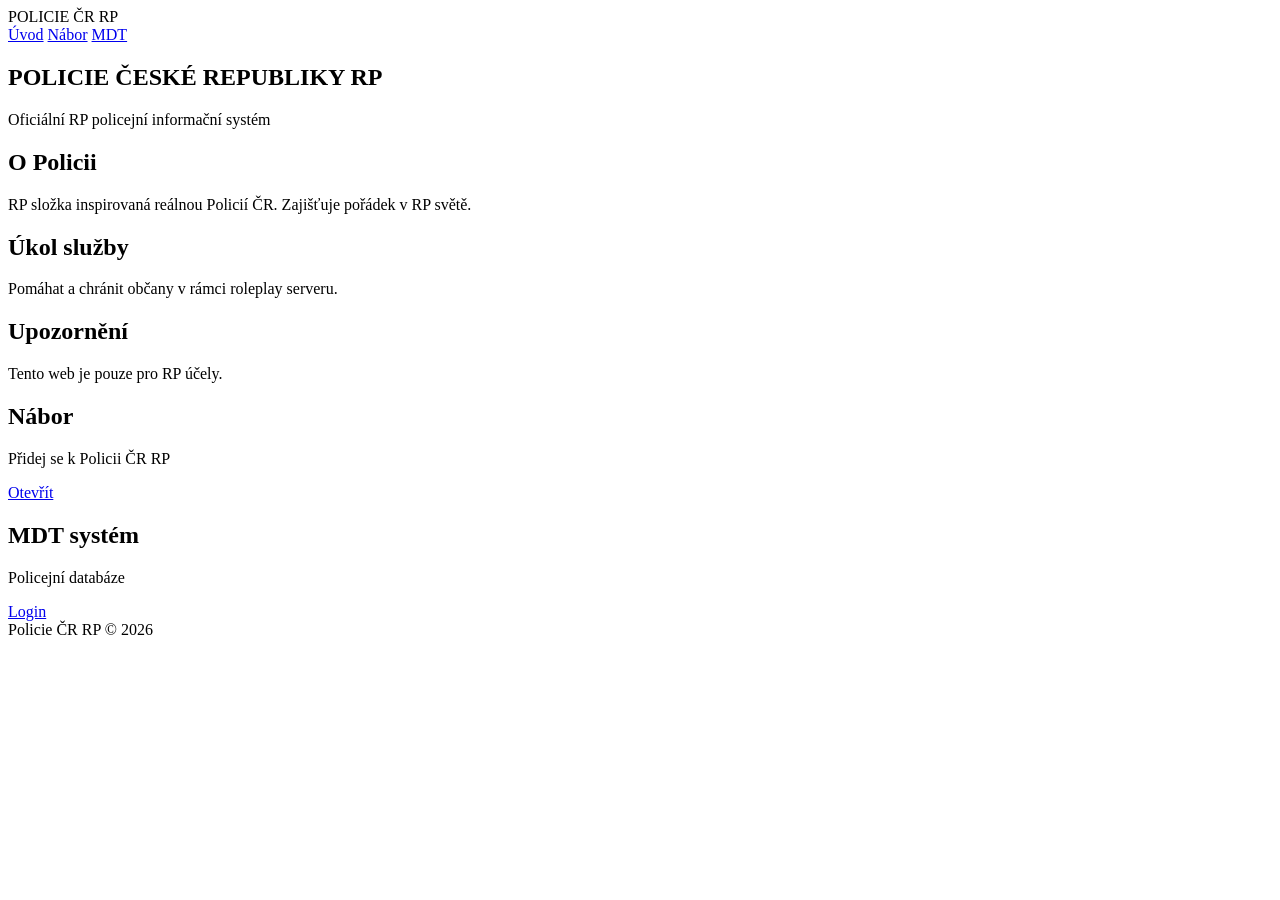
==== index.html @ 28ca8699 "Create index.html" ====
<!DOCTYPE html>
<html lang="cs">
<head>
<meta charset="UTF-8">
<meta name="viewport" content="width=device-width, initial-scale=1.0">

<title>Policie ČR RP</title>

<link rel="stylesheet" href="style.css">
</head>

<body>

<header>
<div class="logo">POLICIE ČR RP</div>

<nav>
<a href="index.html">Úvod</a>
<a href="formular.html">Nábor</a>
<a href="login.html">MDT</a>
</nav>
</header>

<section class="hero">

<h1>POLICIE ČESKÉ REPUBLIKY RP</h1>

<p>Oficiální RP policejní informační systém</p>

</section>

<section class="info">

<div class="card">
<h2>O Policii</h2>
<p>RP složka inspirovaná reálnou Policií ČR. Zajišťuje pořádek v RP světě.</p>
</div>

<div class="card">
<h2>Úkol služby</h2>
<p>Pomáhat a chránit občany v rámci roleplay serveru.</p>
</div>

<div class="card">
<h2>Upozornění</h2>
<p>Tento web je pouze pro RP účely.</p>
</div>

</section>

<section class="actions">

<div class="box">
<h2>Nábor</h2>
<p>Přidej se k Policii ČR RP</p>
<a href="formular.html">Otevřít</a>
</div>

<div class="box">
<h2>MDT systém</h2>
<p>Policejní databáze</p>
<a href="login.html">Login</a>
</div>

</section>

<footer>
Policie ČR RP © 2026
</footer>

</body>
</html>
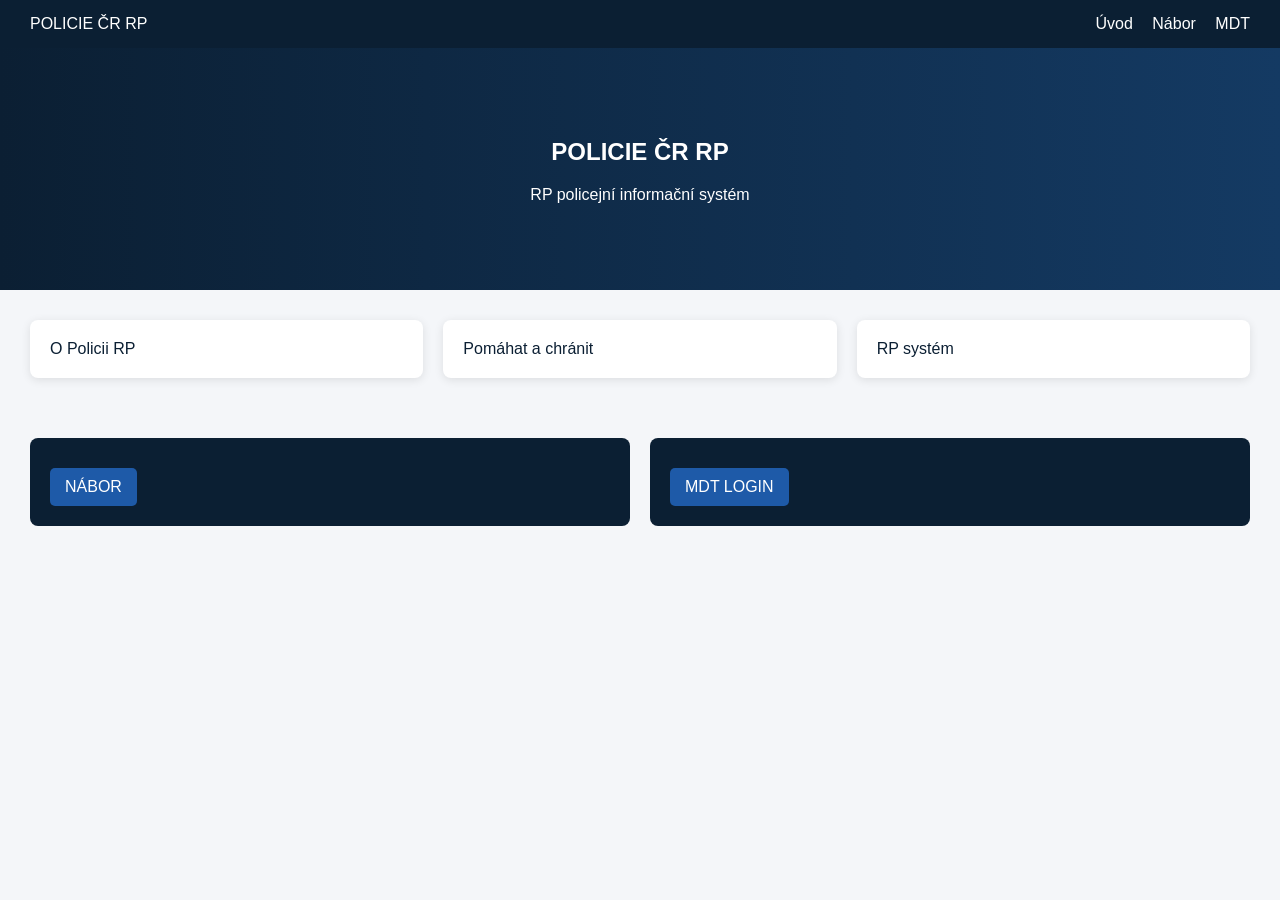
==== commit 8cbce61f: "Create index.html" ====
--- a/index.html
+++ b/index.html
@@ -2,18 +2,16 @@
 <html lang="cs">
 <head>
 <meta charset="UTF-8">
-<meta name="viewport" content="width=device-width, initial-scale=1.0">
-
 <title>Policie ČR RP</title>
 
 <link rel="stylesheet" href="style.css">
+<script src="firebaseConfig.js"></script>
 </head>
 
 <body>
 
 <header>
 <div class="logo">POLICIE ČR RP</div>
-
 <nav>
 <a href="index.html">Úvod</a>
 <a href="formular.html">Nábor</a>
@@ -22,51 +20,20 @@
 </header>
 
 <section class="hero">
-
-<h1>POLICIE ČESKÉ REPUBLIKY RP</h1>
-
-<p>Oficiální RP policejní informační systém</p>
-
+<h1>POLICIE ČR RP</h1>
+<p>RP policejní informační systém</p>
 </section>
 
 <section class="info">
-
-<div class="card">
-<h2>O Policii</h2>
-<p>RP složka inspirovaná reálnou Policií ČR. Zajišťuje pořádek v RP světě.</p>
-</div>
-
-<div class="card">
-<h2>Úkol služby</h2>
-<p>Pomáhat a chránit občany v rámci roleplay serveru.</p>
-</div>
-
-<div class="card">
-<h2>Upozornění</h2>
-<p>Tento web je pouze pro RP účely.</p>
-</div>
-
+<div class="card">O Policii RP</div>
+<div class="card">Pomáhat a chránit</div>
+<div class="card">RP systém</div>
 </section>
 
 <section class="actions">
-
-<div class="box">
-<h2>Nábor</h2>
-<p>Přidej se k Policii ČR RP</p>
-<a href="formular.html">Otevřít</a>
-</div>
-
-<div class="box">
-<h2>MDT systém</h2>
-<p>Policejní databáze</p>
-<a href="login.html">Login</a>
-</div>
-
+<div class="box"><a href="formular.html">NÁBOR</a></div>
+<div class="box"><a href="login.html">MDT LOGIN</a></div>
 </section>
-
-<footer>
-Policie ČR RP © 2026
-</footer>
 
 </body>
 </html>
--- a/style.css
+++ b/style.css
@@ -0,0 +1,98 @@
+body {
+margin: 0;
+font-family: Arial;
+background: #f4f6f9;
+color: #0b1f33;
+}
+
+header {
+background: #0b1f33;
+color: white;
+padding: 15px 30px;
+display: flex;
+justify-content: space-between;
+align-items: center;
+}
+
+nav a {
+color: white;
+margin-left: 15px;
+text-decoration: none;
+}
+
+.hero {
+background: linear-gradient(90deg, #0b1f33, #143a63);
+color: white;
+text-align: center;
+padding: 70px 20px;
+}
+
+.info {
+display: grid;
+grid-template-columns: repeat(auto-fit, minmax(250px, 1fr));
+gap: 20px;
+padding: 30px;
+}
+
+.card {
+background: white;
+padding: 20px;
+border-radius: 8px;
+box-shadow: 0 2px 10px rgba(0,0,0,0.1);
+}
+
+.actions {
+display: grid;
+grid-template-columns: repeat(auto-fit, minmax(250px, 1fr));
+gap: 20px;
+padding: 30px;
+}
+
+.box {
+background: #0b1f33;
+color: white;
+padding: 20px;
+border-radius: 8px;
+}
+
+.box a {
+display: inline-block;
+margin-top: 10px;
+padding: 10px 15px;
+background: #1e5aa8;
+color: white;
+text-decoration: none;
+border-radius: 5px;
+}
+
+form {
+max-width: 800px;
+margin: auto;
+padding: 20px;
+}
+
+input, textarea {
+width: 100%;
+padding: 12px;
+margin-top: 10px;
+border: 1px solid #ccc;
+border-radius: 5px;
+}
+
+button {
+width: 100%;
+padding: 12px;
+margin-top: 15px;
+background: #0b1f33;
+color: white;
+border: none;
+cursor: pointer;
+}
+
+footer {
+text-align: center;
+padding: 20px;
+background: #0b1f33;
+color: white;
+margin-top: 40px;
+}
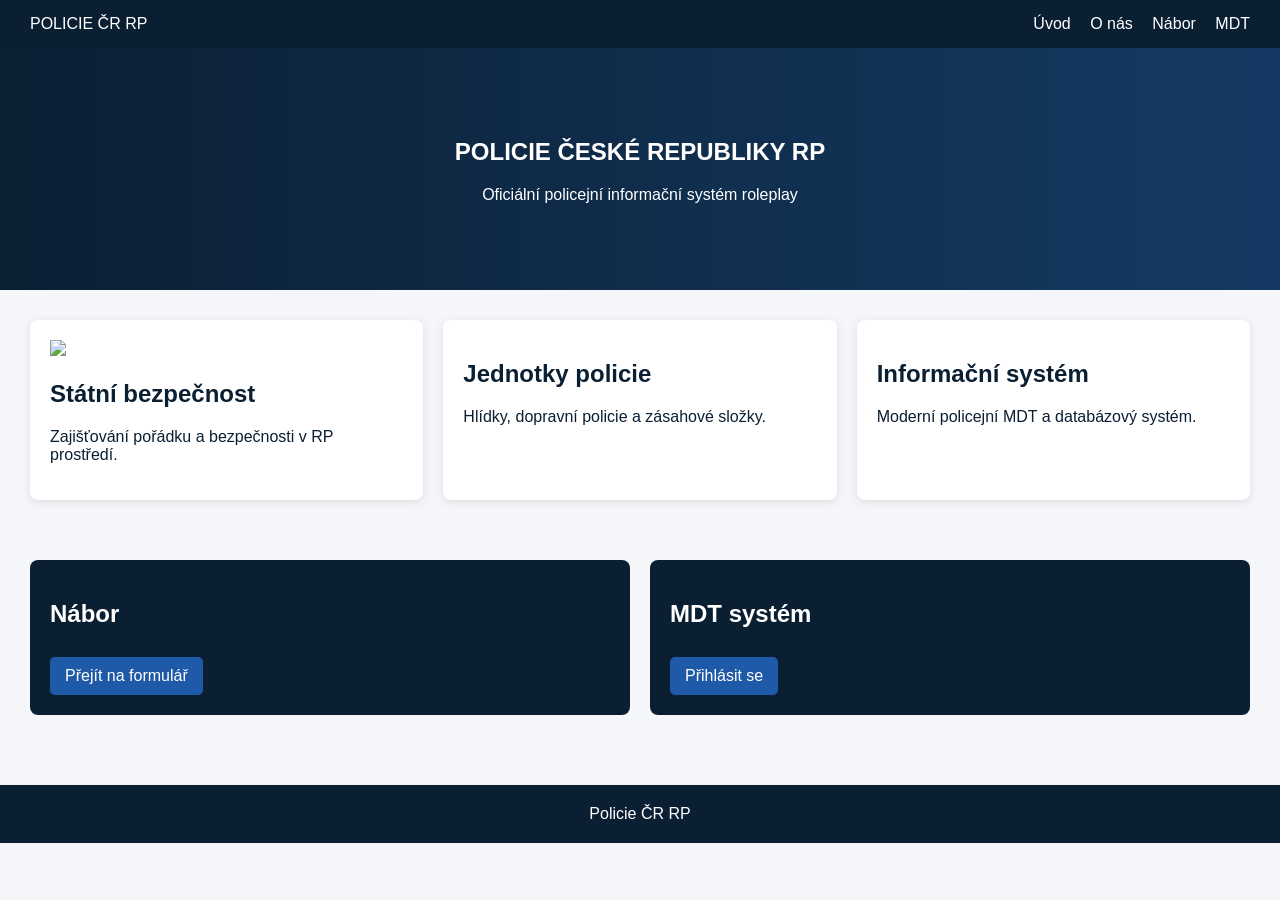
==== commit ba7640c1: "Create index.html" ====
--- a/index.html
+++ b/index.html
@@ -3,37 +3,64 @@
 <head>
 <meta charset="UTF-8">
 <title>Policie ČR RP</title>
-
 <link rel="stylesheet" href="style.css">
-<script src="firebaseConfig.js"></script>
 </head>
 
 <body>
 
 <header>
 <div class="logo">POLICIE ČR RP</div>
+
 <nav>
 <a href="index.html">Úvod</a>
+<a href="o-nas.html">O nás</a>
 <a href="formular.html">Nábor</a>
 <a href="login.html">MDT</a>
 </nav>
 </header>
 
 <section class="hero">
-<h1>POLICIE ČR RP</h1>
-<p>RP policejní informační systém</p>
+<h1>POLICIE ČESKÉ REPUBLIKY RP</h1>
+<p>Oficiální policejní informační systém roleplay</p>
 </section>
 
 <section class="info">
-<div class="card">O Policii RP</div>
-<div class="card">Pomáhat a chránit</div>
-<div class="card">RP systém</div>
+
+<div class="card">
+<img src="https://upload.wikimedia.org/wikipedia/commons/3/3e/Police_of_the_Czech_Republic_logo.svg" width="90">
+<h2>Státní bezpečnost</h2>
+<p>Zajišťování pořádku a bezpečnosti v RP prostředí.</p>
+</div>
+
+<div class="card">
+<h2>Jednotky policie</h2>
+<p>Hlídky, dopravní policie a zásahové složky.</p>
+</div>
+
+<div class="card">
+<h2>Informační systém</h2>
+<p>Moderní policejní MDT a databázový systém.</p>
+</div>
+
 </section>
 
 <section class="actions">
-<div class="box"><a href="formular.html">NÁBOR</a></div>
-<div class="box"><a href="login.html">MDT LOGIN</a></div>
+
+<div class="box">
+<h2>Nábor</h2>
+<a href="formular.html">Přejít na formulář</a>
+</div>
+
+<div class="box">
+<h2>MDT systém</h2>
+<a href="login.html">Přihlásit se</a>
+</div>
+
 </section>
+
+<footer>
+Policie ČR RP
+</footer>
 
 </body>
 </html>
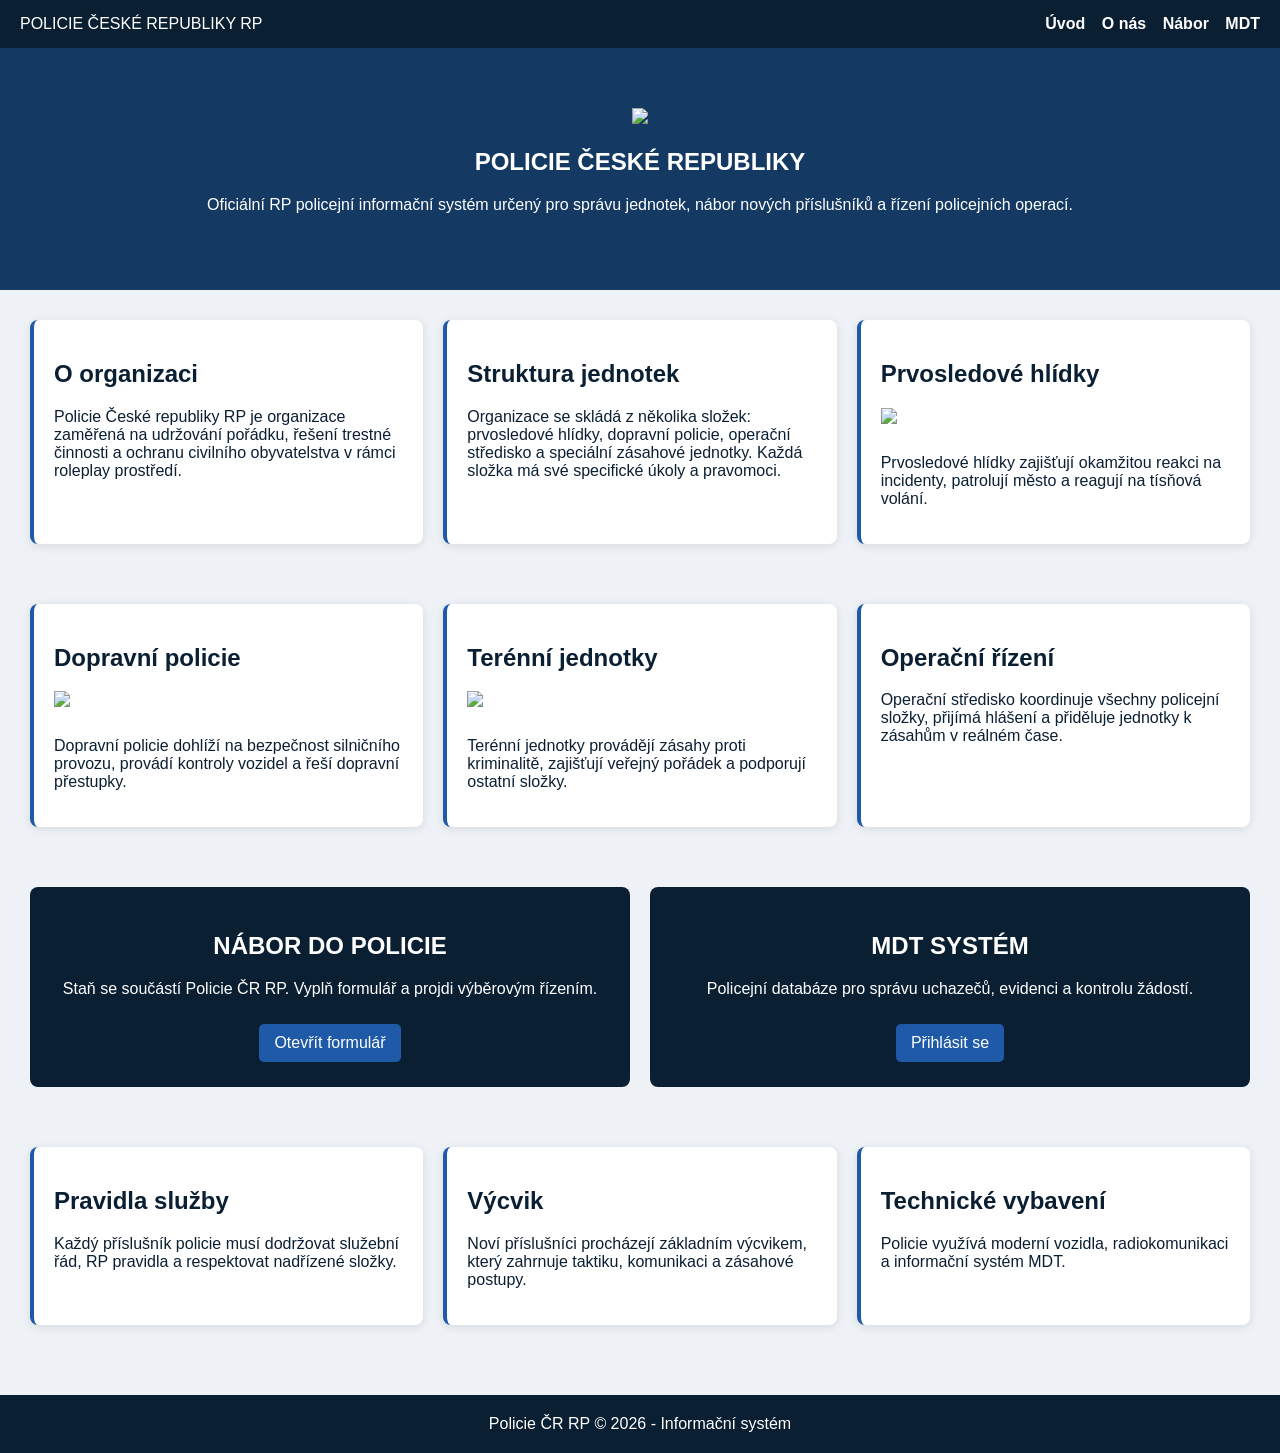
==== commit cf22e0fc: "Create index.html" ====
--- a/index.html
+++ b/index.html
@@ -2,14 +2,14 @@
 <html lang="cs">
 <head>
 <meta charset="UTF-8">
-<title>Policie ČR RP</title>
+<title>Policie ČR RP - Informační systém</title>
 <link rel="stylesheet" href="style.css">
 </head>
 
 <body>
 
 <header>
-<div class="logo">POLICIE ČR RP</div>
+<div class="logo">POLICIE ČESKÉ REPUBLIKY RP</div>
 
 <nav>
 <a href="index.html">Úvod</a>
@@ -19,47 +19,133 @@
 </nav>
 </header>
 
+<!-- HLAVIČKA -->
 <section class="hero">
-<h1>POLICIE ČESKÉ REPUBLIKY RP</h1>
-<p>Oficiální policejní informační systém roleplay</p>
+
+<img src="https://upload.wikimedia.org/wikipedia/commons/thumb/3/3e/Police_of_the_Czech_Republic_logo.svg/512px-Police_of_the_Czech_Republic_logo.svg.png" width="110">
+
+<h1>POLICIE ČESKÉ REPUBLIKY</h1>
+
+<p>
+Oficiální RP policejní informační systém určený pro správu jednotek,
+nábor nových příslušníků a řízení policejních operací.
+</p>
+
 </section>
 
+<!-- O ORGANIZACI -->
 <section class="info">
 
 <div class="card">
-<img src="https://upload.wikimedia.org/wikipedia/commons/3/3e/Police_of_the_Czech_Republic_logo.svg" width="90">
-<h2>Státní bezpečnost</h2>
-<p>Zajišťování pořádku a bezpečnosti v RP prostředí.</p>
+<h2>O organizaci</h2>
+<p>
+Policie České republiky RP je organizace zaměřená na udržování pořádku,
+řešení trestné činnosti a ochranu civilního obyvatelstva v rámci roleplay prostředí.
+</p>
 </div>
 
 <div class="card">
-<h2>Jednotky policie</h2>
-<p>Hlídky, dopravní policie a zásahové složky.</p>
+<h2>Struktura jednotek</h2>
+<p>
+Organizace se skládá z několika složek:
+prvosledové hlídky, dopravní policie, operační středisko a speciální zásahové jednotky.
+Každá složka má své specifické úkoly a pravomoci.
+</p>
 </div>
 
 <div class="card">
-<h2>Informační systém</h2>
-<p>Moderní policejní MDT a databázový systém.</p>
+<h2>Prvosledové hlídky</h2>
+<img src="https://upload.wikimedia.org/wikipedia/commons/thumb/5/5c/Skoda_Octavia_police_car.jpg/640px-Skoda_Octavia_police_car.jpg" width="100%">
+<p>
+Prvosledové hlídky zajišťují okamžitou reakci na incidenty,
+patrolují město a reagují na tísňová volání.
+</p>
 </div>
 
 </section>
 
+<!-- OPERACE -->
+<section class="info">
+
+<div class="card">
+<h2>Dopravní policie</h2>
+<img src="https://upload.wikimedia.org/wikipedia/commons/thumb/0/0f/Police_control_vehicle_Czech.jpg/640px-Police_control_vehicle_Czech.jpg" width="100%">
+<p>
+Dopravní policie dohlíží na bezpečnost silničního provozu,
+provádí kontroly vozidel a řeší dopravní přestupky.
+</p>
+</div>
+
+<div class="card">
+<h2>Terénní jednotky</h2>
+<img src="https://upload.wikimedia.org/wikipedia/commons/thumb/8/8b/Policie_%C4%8Cesk%C3%A9_republiky.jpg/640px-Policie_%C4%8Cesk%C3%A9_republiky.jpg" width="100%">
+<p>
+Terénní jednotky provádějí zásahy proti kriminalitě,
+zajišťují veřejný pořádek a podporují ostatní složky.
+</p>
+</div>
+
+<div class="card">
+<h2>Operační řízení</h2>
+<p>
+Operační středisko koordinuje všechny policejní složky,
+přijímá hlášení a přiděluje jednotky k zásahům v reálném čase.
+</p>
+</div>
+
+</section>
+
+<!-- INFO PANEL -->
 <section class="actions">
 
 <div class="box">
-<h2>Nábor</h2>
-<a href="formular.html">Přejít na formulář</a>
+<h2>NÁBOR DO POLICIE</h2>
+<p>
+Staň se součástí Policie ČR RP. Vyplň formulář a projdi výběrovým řízením.
+</p>
+<a href="formular.html">Otevřít formulář</a>
 </div>
 
 <div class="box">
-<h2>MDT systém</h2>
+<h2>MDT SYSTÉM</h2>
+<p>
+Policejní databáze pro správu uchazečů, evidenci a kontrolu žádostí.
+</p>
 <a href="login.html">Přihlásit se</a>
 </div>
 
 </section>
 
+<!-- DODATEK -->
+<section class="info">
+
+<div class="card">
+<h2>Pravidla služby</h2>
+<p>
+Každý příslušník policie musí dodržovat služební řád, RP pravidla
+a respektovat nadřízené složky.
+</p>
+</div>
+
+<div class="card">
+<h2>Výcvik</h2>
+<p>
+Noví příslušníci procházejí základním výcvikem, který zahrnuje
+taktiku, komunikaci a zásahové postupy.
+</p>
+</div>
+
+<div class="card">
+<h2>Technické vybavení</h2>
+<p>
+Policie využívá moderní vozidla, radiokomunikaci a informační systém MDT.
+</p>
+</div>
+
+</section>
+
 <footer>
-Policie ČR RP
+Policie ČR RP © 2026 - Informační systém
 </footer>
 
 </body>
--- a/style.css
+++ b/style.css
@@ -1,14 +1,14 @@
 body {
 margin: 0;
-font-family: Arial;
-background: #f4f6f9;
+font-family: Arial, sans-serif;
+background: #eef2f6;
 color: #0b1f33;
 }
 
 header {
 background: #0b1f33;
 color: white;
-padding: 15px 30px;
+padding: 15px 20px;
 display: flex;
 justify-content: space-between;
 align-items: center;
@@ -16,15 +16,20 @@
 
 nav a {
 color: white;
-margin-left: 15px;
 text-decoration: none;
+margin-left: 12px;
+font-weight: 600;
+}
+
+nav a:hover {
+text-decoration: underline;
 }
 
 .hero {
-background: linear-gradient(90deg, #0b1f33, #143a63);
+background: #143a63;
 color: white;
 text-align: center;
-padding: 70px 20px;
+padding: 60px 20px;
 }
 
 .info {
@@ -39,6 +44,11 @@
 padding: 20px;
 border-radius: 8px;
 box-shadow: 0 2px 10px rgba(0,0,0,0.1);
+border-left: 4px solid #1e5aa8;
+}
+
+.card img {
+margin-bottom: 10px;
 }
 
 .actions {
@@ -51,7 +61,8 @@
 .box {
 background: #0b1f33;
 color: white;
-padding: 20px;
+padding: 25px;
+text-align: center;
 border-radius: 8px;
 }
 
@@ -65,30 +76,6 @@
 border-radius: 5px;
 }
 
-form {
-max-width: 800px;
-margin: auto;
-padding: 20px;
-}
-
-input, textarea {
-width: 100%;
-padding: 12px;
-margin-top: 10px;
-border: 1px solid #ccc;
-border-radius: 5px;
-}
-
-button {
-width: 100%;
-padding: 12px;
-margin-top: 15px;
-background: #0b1f33;
-color: white;
-border: none;
-cursor: pointer;
-}
-
 footer {
 text-align: center;
 padding: 20px;
